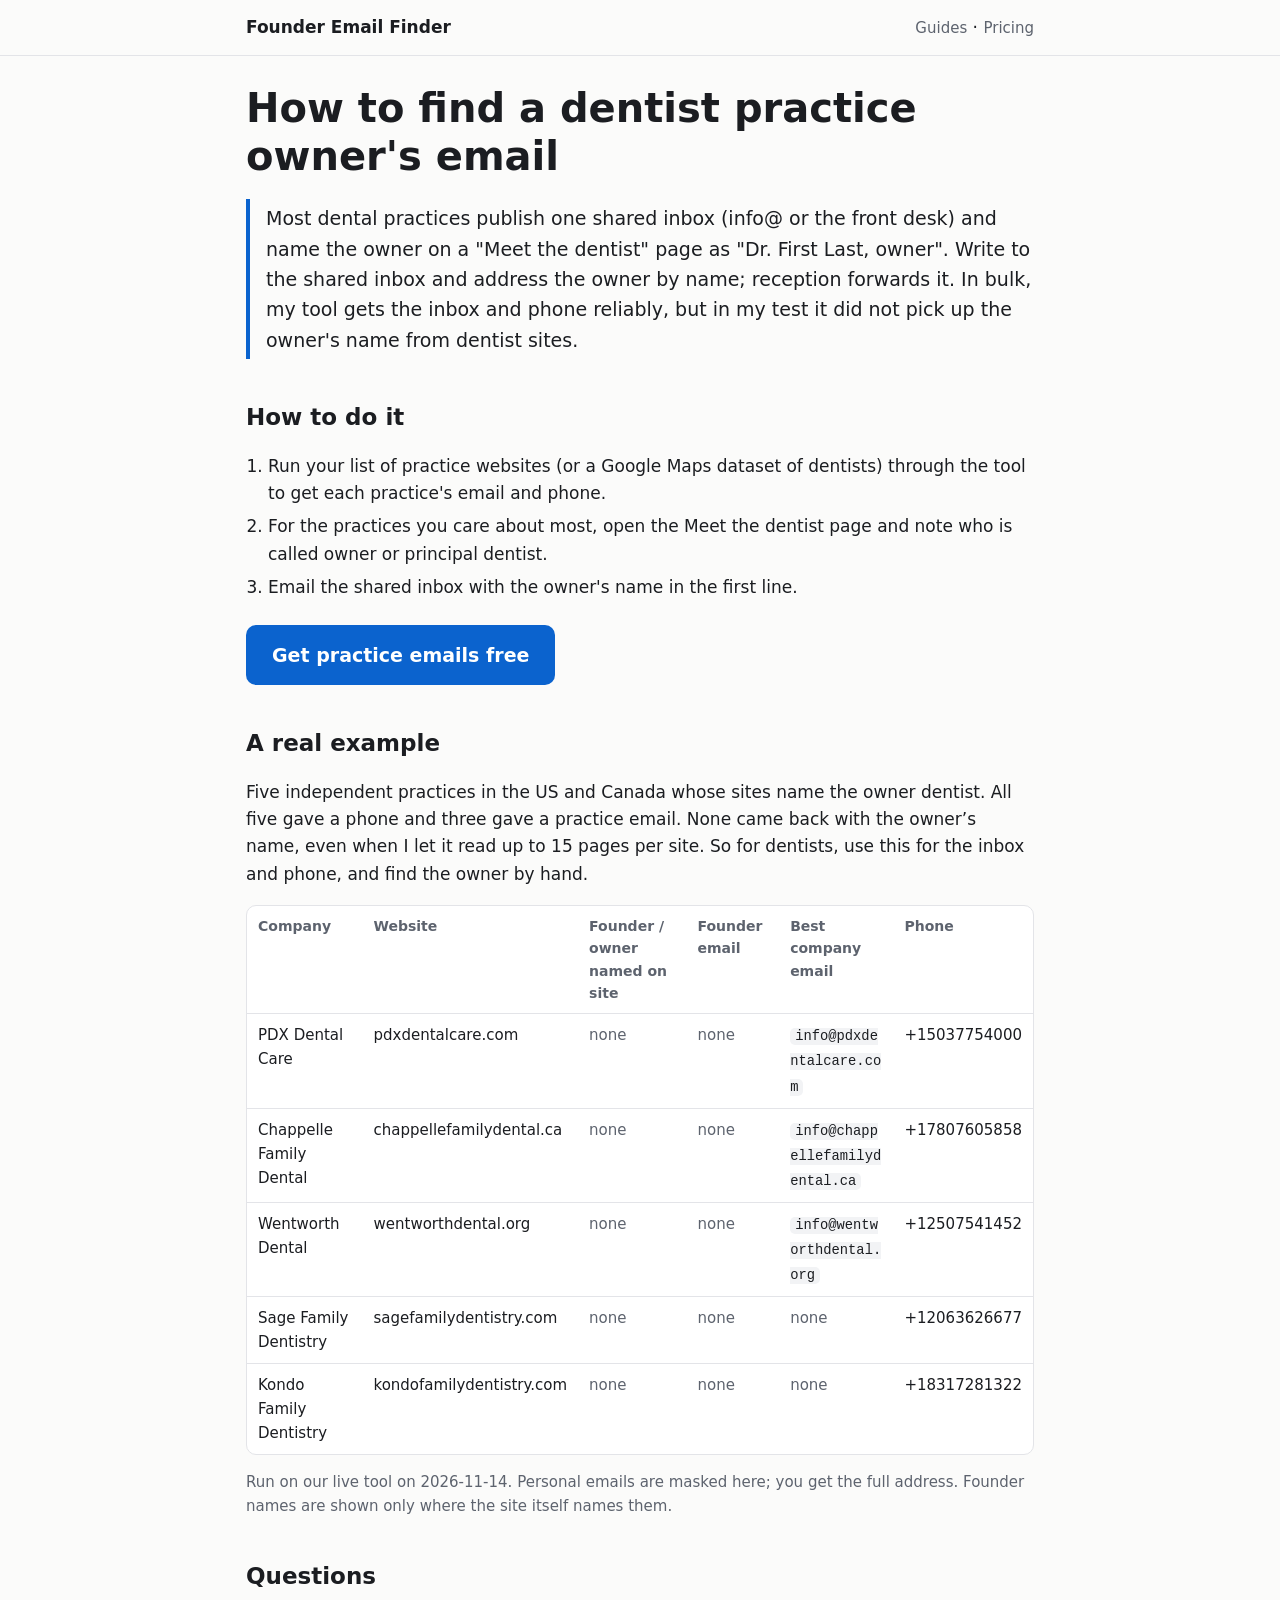
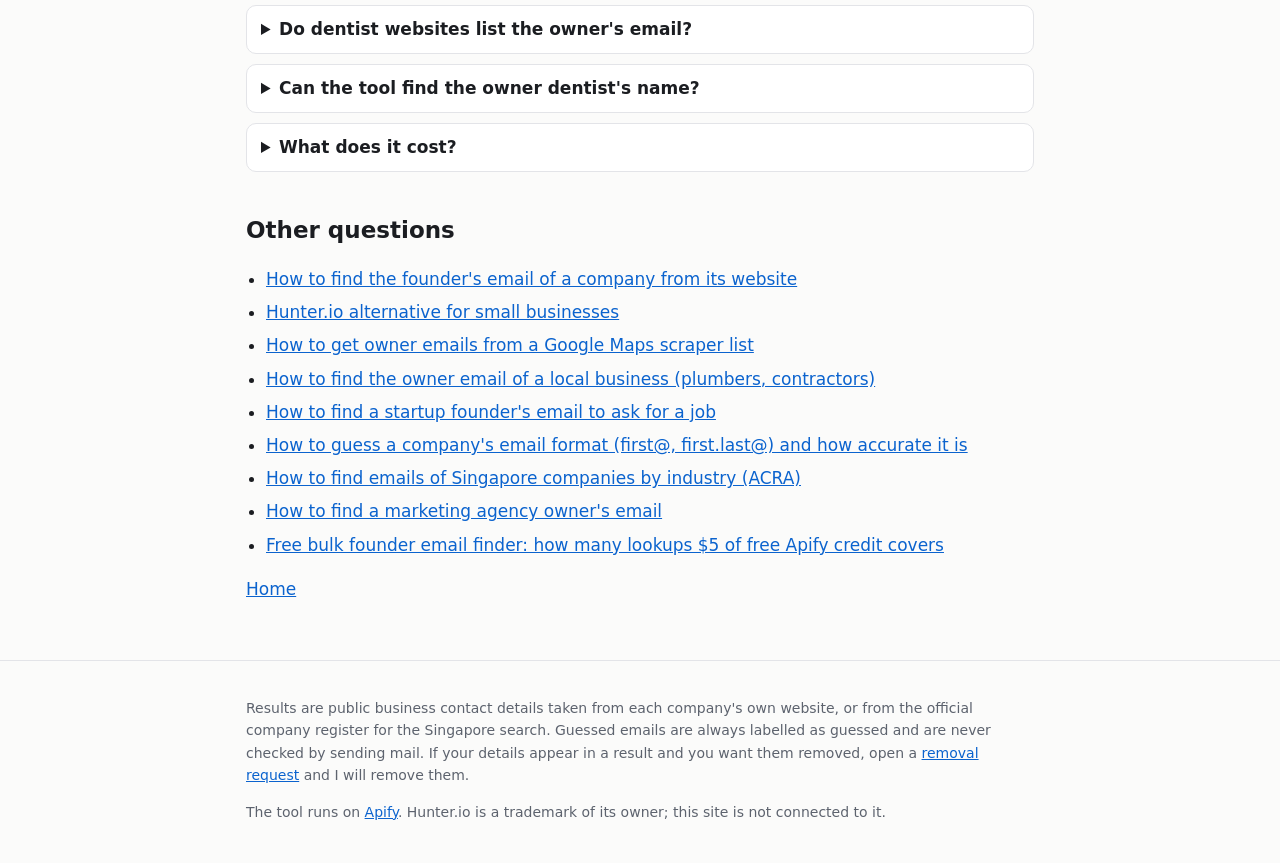
==== find-dentist-practice-owner-email.html @ 565bc881 "Founder email finder site: home page and 10 question pages Co-Authored-By: Claude Opus 5.5 <noreply@" ====
<!doctype html>
<html lang="en">
<head>
<meta charset="utf-8">
<meta name="viewport" content="width=device-width,initial-scale=1">
<title>Find a dentist practice owner&#x27;s email</title>
<meta name="description" content="The practice inbox is easy to get in bulk; the owner dentist&#x27;s name usually sits on the Meet the Dentist page. Real test on 5 practices, with honest results.">
<link rel="canonical" href="https://saquibjawedbit.github.io/founder-email-finder/find-dentist-practice-owner-email.html">
<meta property="og:title" content="Find a dentist practice owner&#x27;s email">
<meta property="og:description" content="The practice inbox is easy to get in bulk; the owner dentist&#x27;s name usually sits on the Meet the Dentist page. Real test on 5 practices, with honest results.">
<meta property="og:url" content="https://saquibjawedbit.github.io/founder-email-finder/find-dentist-practice-owner-email.html">
<meta property="og:type" content="website">
<meta name="color-scheme" content="light dark">
<link rel="stylesheet" href="style.css">
<script type="application/ld+json">{"@context": "https://schema.org", "@type": "FAQPage", "mainEntity": [{"@type": "Question", "name": "Do dentist websites list the owner's email?", "acceptedAnswer": {"@type": "Answer", "text": "Rarely. They usually list one practice inbox and name the owner dentist on a separate page."}}, {"@type": "Question", "name": "Can the tool find the owner dentist's name?", "acceptedAnswer": {"@type": "Answer", "text": "Not reliably yet: on 5 dentist sites I tested it found none of the owners. It did find the practice phone on all 5 and the practice email on 3."}}, {"@type": "Question", "name": "What does it cost?", "acceptedAnswer": {"@type": "Answer", "text": "$1.50 per 1,000 companies, and rows where nothing was found are free. Apify gives every account $5 of free credit each month, which covers about 3,333 companies."}}]}</script>
</head>
<body>
<header class="site"><div class="wrap"><a class="brand" href="./">Founder Email Finder</a><nav><a href="./#questions">Guides</a> · <a href="./#pricing">Pricing</a></nav></div></header>
<main><div class="wrap">
<h1>How to find a dentist practice owner&#x27;s email</h1>
<p class="answer">Most dental practices publish one shared inbox (info@ or the front desk) and name the owner on a "Meet the dentist" page as "Dr. First Last, owner". Write to the shared inbox and address the owner by name; reception forwards it. In bulk, my tool gets the inbox and phone reliably, but in my test it did not pick up the owner's name from dentist sites.</p>
<h2>How to do it</h2>
<ol class=steps>
<li>Run your list of practice websites (or a Google Maps dataset of dentists) through the tool to get each practice's email and phone.</li>
<li>For the practices you care about most, open the Meet the dentist page and note who is called owner or principal dentist.</li>
<li>Email the shared inbox with the owner's name in the first line.</li>
</ol>
<p class="cta-wrap"><a class="cta" href="https://apify.com/intropi/company-contacts-tech-lookup" rel="noopener">Get practice emails free</a></p>
<h2>A real example</h2>
<p>Five independent practices in the US and Canada whose sites name the owner dentist. All five gave a phone and three gave a practice email. None came back with the owner’s name, even when I let it read up to 15 pages per site. So for dentists, use this for the inbox and phone, and find the owner by hand.</p>
<div class="table-wrap"><table><thead><tr><th scope=col>Company</th><th scope=col>Website</th><th scope=col>Founder / owner named on site</th><th scope=col>Founder email</th><th scope=col>Best company email</th><th scope=col>Phone</th></tr></thead><tbody>
<tr><td data-label="Company">PDX Dental Care</td><td data-label="Website">pdxdentalcare.com</td><td data-label="Founder / owner named on site"><span class=muted>none</span></td><td data-label="Founder email"><span class=muted>none</span></td><td data-label="Best company email"><code>info@pdxdentalcare.com</code></td><td data-label="Phone">+15037754000</td></tr>
<tr><td data-label="Company">Chappelle Family Dental</td><td data-label="Website">chappellefamilydental.ca</td><td data-label="Founder / owner named on site"><span class=muted>none</span></td><td data-label="Founder email"><span class=muted>none</span></td><td data-label="Best company email"><code>info@chappellefamilydental.ca</code></td><td data-label="Phone">+17807605858</td></tr>
<tr><td data-label="Company">Wentworth Dental</td><td data-label="Website">wentworthdental.org</td><td data-label="Founder / owner named on site"><span class=muted>none</span></td><td data-label="Founder email"><span class=muted>none</span></td><td data-label="Best company email"><code>info@wentworthdental.org</code></td><td data-label="Phone">+12507541452</td></tr>
<tr><td data-label="Company">Sage Family Dentistry</td><td data-label="Website">sagefamilydentistry.com</td><td data-label="Founder / owner named on site"><span class=muted>none</span></td><td data-label="Founder email"><span class=muted>none</span></td><td data-label="Best company email"><span class=muted>none</span></td><td data-label="Phone">+12063626677</td></tr>
<tr><td data-label="Company">Kondo Family Dentistry</td><td data-label="Website">kondofamilydentistry.com</td><td data-label="Founder / owner named on site"><span class=muted>none</span></td><td data-label="Founder email"><span class=muted>none</span></td><td data-label="Best company email"><span class=muted>none</span></td><td data-label="Phone">+18317281322</td></tr>
</tbody></table></div><p class="small">Run on our live tool on 2026-11-14. Personal emails are masked here; you get the full address. Founder names are shown only where the site itself names them.</p>

<h2>Questions</h2>
<details><summary>Do dentist websites list the owner&#x27;s email?</summary><p>Rarely. They usually list one practice inbox and name the owner dentist on a separate page.</p></details>
<details><summary>Can the tool find the owner dentist&#x27;s name?</summary><p>Not reliably yet: on 5 dentist sites I tested it found none of the owners. It did find the practice phone on all 5 and the practice email on 3.</p></details>
<details><summary>What does it cost?</summary><p>$1.50 per 1,000 companies, and rows where nothing was found are free. Apify gives every account $5 of free credit each month, which covers about 3,333 companies.</p></details>

<h2>Other questions</h2><ul class=qs><li><a href="find-founder-email-from-website.html">How to find the founder&#x27;s email of a company from its website</a></li><li><a href="hunter-io-alternative-small-business.html">Hunter.io alternative for small businesses</a></li><li><a href="google-maps-scraper-owner-emails.html">How to get owner emails from a Google Maps scraper list</a></li><li><a href="find-local-business-owner-email.html">How to find the owner email of a local business (plumbers, contractors)</a></li><li><a href="find-startup-founder-email-for-job.html">How to find a startup founder&#x27;s email to ask for a job</a></li><li><a href="guess-company-email-format.html">How to guess a company&#x27;s email format (first@, first.last@) and how accurate it is</a></li><li><a href="singapore-company-emails-by-industry-acra.html">How to find emails of Singapore companies by industry (ACRA)</a></li><li><a href="find-marketing-agency-owner-email.html">How to find a marketing agency owner&#x27;s email</a></li><li><a href="free-bulk-founder-email-finder.html">Free bulk founder email finder: how many lookups $5 of free Apify credit covers</a></li></ul><p><a href="./">Home</a></p>
</div></main>
<footer class="site"><div class="wrap">
<p>Results are public business contact details taken from each company's own website, or from the official company register for the Singapore search. Guessed emails are always labelled as guessed and are never checked by sending mail. If your details appear in a result and you want them removed, open a <a href="https://github.com/saquibjawedbit/founder-email-finder/issues/new?title=Removal%20request">removal request</a> and I will remove them.</p>
<p>The tool runs on <a href="https://apify.com/intropi/company-contacts-tech-lookup" rel="noopener">Apify</a>. Hunter.io is a trademark of its owner; this site is not connected to it.</p>
</div></footer>
</body>
</html>
---- style.css ----
:root{--bg:#fbfbfa;--fg:#1b1d21;--muted:#5d636e;--line:#e3e4e8;--card:#ffffff;--accent:#0b63ce;--accent-fg:#fff;--tag:#eef3fb;--tag-fg:#164a8a;--code:#f2f3f5}
@media (prefers-color-scheme:dark){:root{--bg:#121417;--fg:#e8e9ec;--muted:#a3a8b3;--line:#2b2f36;--card:#1a1d22;--accent:#5aa2ff;--accent-fg:#0b0d10;--tag:#1d2a3d;--tag-fg:#b9d4ff;--code:#22262d}}
*{box-sizing:border-box}
html{-webkit-text-size-adjust:100%}
body{margin:0;background:var(--bg);color:var(--fg);font:17px/1.6 system-ui,-apple-system,"Segoe UI",Roboto,sans-serif}
a{color:var(--accent)}
.wrap{max-width:820px;margin:0 auto;padding:0 16px}
header.site{border-bottom:1px solid var(--line)}
header.site .wrap{display:flex;justify-content:space-between;align-items:center;gap:12px;padding-top:14px;padding-bottom:14px}
header.site a.brand{font-weight:700;color:var(--fg);text-decoration:none}
header.site nav a{color:var(--muted);text-decoration:none;font-size:15px}
main{padding:28px 0 40px}
h1{font-size:clamp(28px,5vw,40px);line-height:1.2;margin:0 0 16px}
h2{font-size:23px;margin:40px 0 10px}
h3{font-size:18px;margin:22px 0 6px}
.lead{font-size:20px}
.answer{font-size:19px;border-left:4px solid var(--accent);padding:4px 0 4px 16px}
.cta-wrap{margin:24px 0}
.cta{display:inline-block;background:var(--accent);color:var(--accent-fg);font-weight:700;font-size:19px;padding:15px 26px;border-radius:10px;text-decoration:none}
.cta:hover{filter:brightness(1.08)}
.small,.muted{color:var(--muted);font-size:15px}
.tag{display:inline-block;background:var(--tag);color:var(--tag-fg);font-size:13px;padding:1px 7px;border-radius:6px;white-space:nowrap}
code{background:var(--code);padding:1px 5px;border-radius:5px;font-size:.92em;word-break:break-all}
pre{background:var(--code);padding:12px;border-radius:8px;overflow-x:auto;font-size:14px}
pre code{padding:0;background:none}
.table-wrap{overflow-x:auto;border:1px solid var(--line);border-radius:10px;background:var(--card)}
table{border-collapse:collapse;width:100%;font-size:15px}
th,td{text-align:left;padding:9px 11px;border-bottom:1px solid var(--line);vertical-align:top}
th{font-size:14px;color:var(--muted);font-weight:600}
tr:last-child td{border-bottom:0}
ol.steps{padding-left:22px}
ol.steps li{margin:6px 0}
details{border:1px solid var(--line);border-radius:10px;padding:10px 14px;margin:10px 0;background:var(--card)}
summary{cursor:pointer;font-weight:600}
ul.qs{padding-left:20px}
ul.qs li{margin:6px 0}
footer.site{border-top:1px solid var(--line);padding:22px 0 36px;color:var(--muted);font-size:14px}
@media (max-width:640px){
 body{font-size:16px}
 table.stack thead{display:none}
 .table-wrap table,.table-wrap tbody,.table-wrap tr,.table-wrap td{display:block;width:100%}
 .table-wrap thead{display:none}
 .table-wrap tr{border-bottom:1px solid var(--line);padding:8px 0}
 .table-wrap td{border:0;padding:3px 12px}
 .table-wrap td::before{content:attr(data-label);display:block;font-size:12px;color:var(--muted)}
}
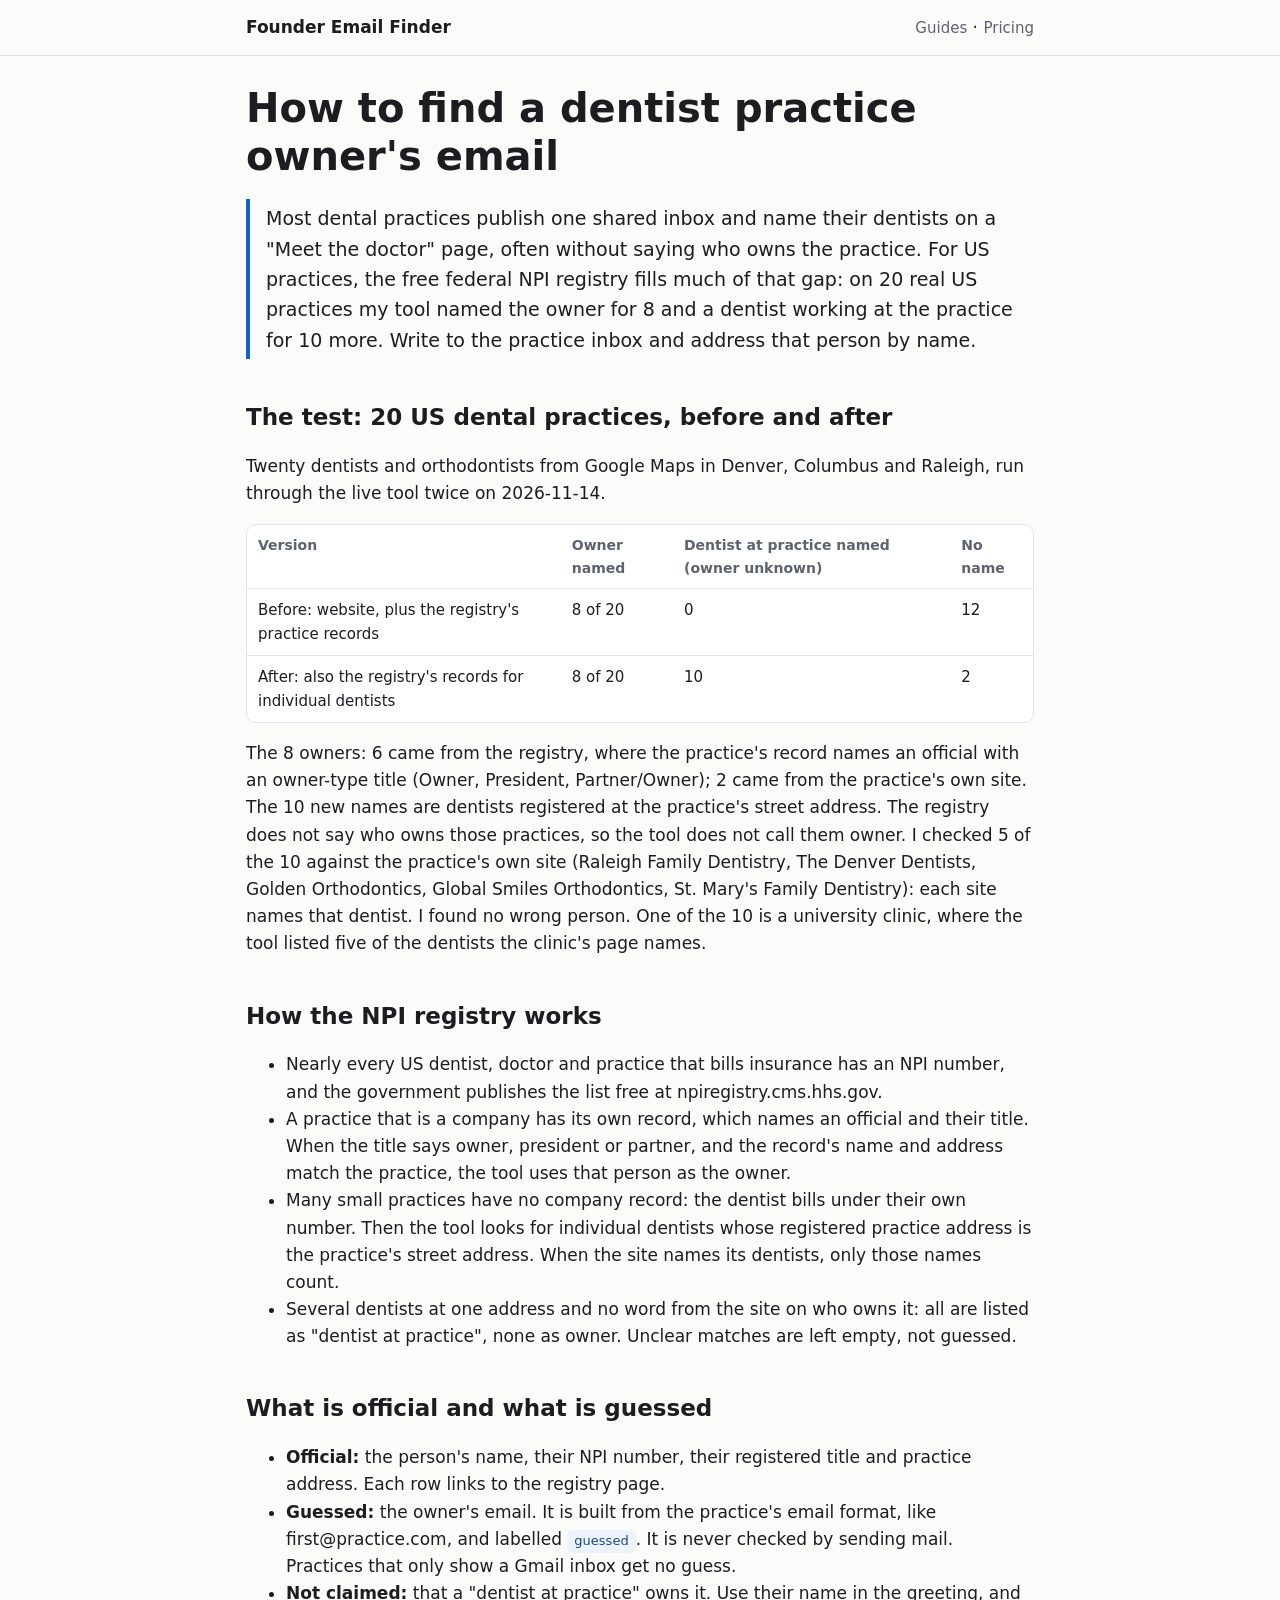
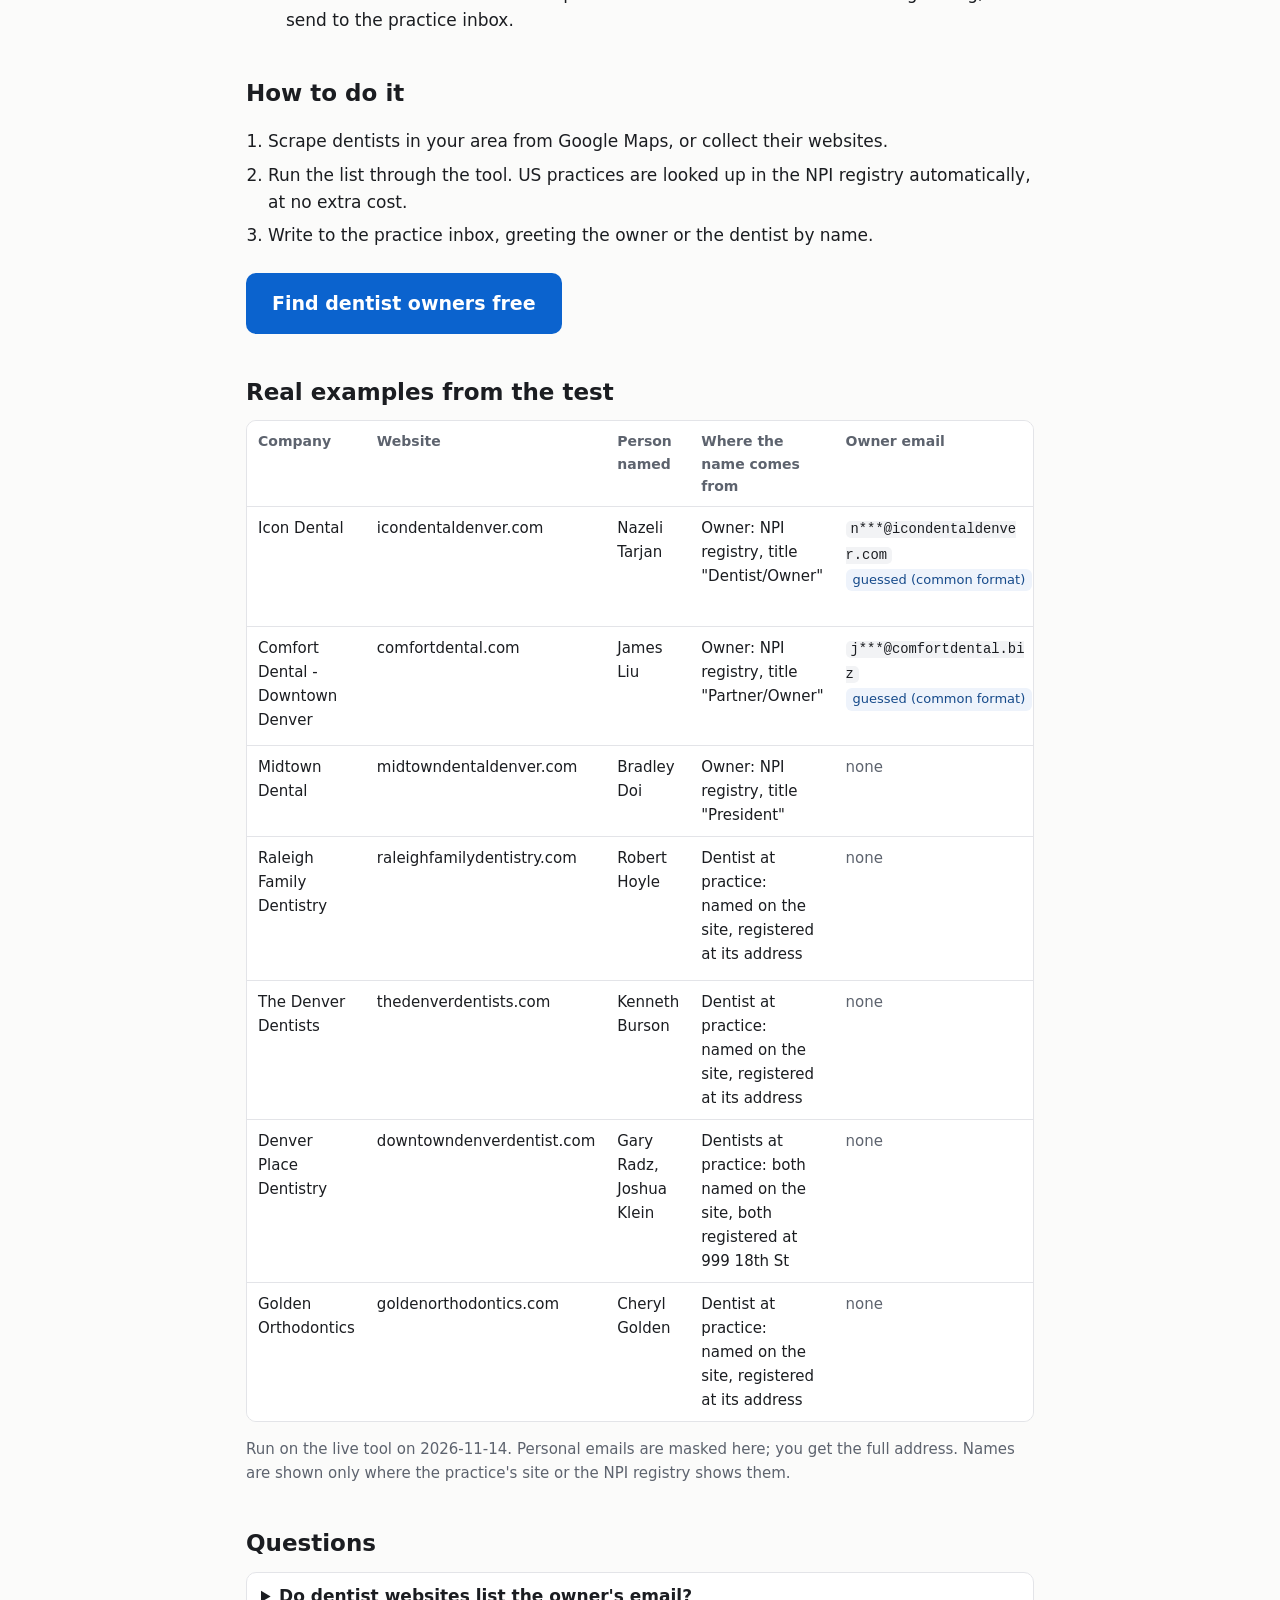
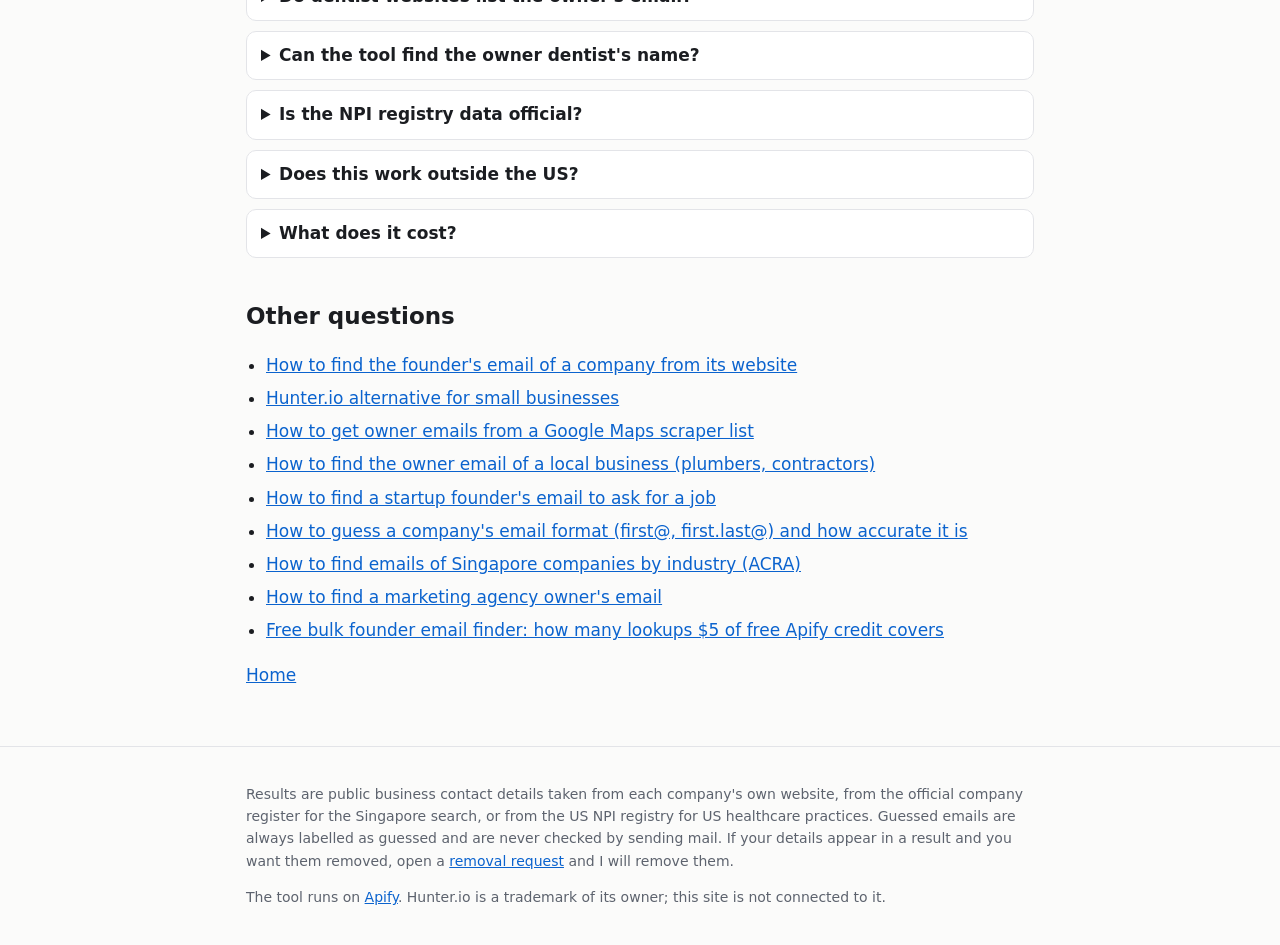
==== commit 1182fdc7: "Dentist page: measured NPI registry results (20 US practices, before and after) The dentist page sai" ====
--- a/find-dentist-practice-owner-email.html
+++ b/find-dentist-practice-owner-email.html
@@ -4,47 +4,75 @@
 <meta charset="utf-8">
 <meta name="viewport" content="width=device-width,initial-scale=1">
 <title>Find a dentist practice owner&#x27;s email</title>
-<meta name="description" content="The practice inbox is easy to get in bulk; the owner dentist&#x27;s name usually sits on the Meet the Dentist page. Real test on 5 practices, with honest results.">
+<meta name="description" content="Tested on 20 US dental practices: the owner named for 8, and a dentist at the practice named for 10 more, from the free federal NPI registry. What is official, what is guessed.">
 <link rel="canonical" href="https://saquibjawedbit.github.io/founder-email-finder/find-dentist-practice-owner-email.html">
 <meta property="og:title" content="Find a dentist practice owner&#x27;s email">
-<meta property="og:description" content="The practice inbox is easy to get in bulk; the owner dentist&#x27;s name usually sits on the Meet the Dentist page. Real test on 5 practices, with honest results.">
+<meta property="og:description" content="Tested on 20 US dental practices: the owner named for 8, and a dentist at the practice named for 10 more, from the free federal NPI registry. What is official, what is guessed.">
 <meta property="og:url" content="https://saquibjawedbit.github.io/founder-email-finder/find-dentist-practice-owner-email.html">
 <meta property="og:type" content="website">
 <meta name="color-scheme" content="light dark">
 <link rel="stylesheet" href="style.css">
-<script type="application/ld+json">{"@context": "https://schema.org", "@type": "FAQPage", "mainEntity": [{"@type": "Question", "name": "Do dentist websites list the owner's email?", "acceptedAnswer": {"@type": "Answer", "text": "Rarely. They usually list one practice inbox and name the owner dentist on a separate page."}}, {"@type": "Question", "name": "Can the tool find the owner dentist's name?", "acceptedAnswer": {"@type": "Answer", "text": "Not reliably yet: on 5 dentist sites I tested it found none of the owners. It did find the practice phone on all 5 and the practice email on 3."}}, {"@type": "Question", "name": "What does it cost?", "acceptedAnswer": {"@type": "Answer", "text": "$1.50 per 1,000 companies, and rows where nothing was found are free. Apify gives every account $5 of free credit each month, which covers about 3,333 companies."}}]}</script>
+<script type="application/ld+json">{"@context": "https://schema.org", "@type": "FAQPage", "mainEntity": [{"@type": "Question", "name": "Do dentist websites list the owner's email?", "acceptedAnswer": {"@type": "Answer", "text": "Rarely. They usually list one practice inbox and name the dentist on a separate \"Meet the doctor\" page, often without saying who owns the practice."}}, {"@type": "Question", "name": "Can the tool find the owner dentist's name?", "acceptedAnswer": {"@type": "Answer", "text": "For US practices, partly. On 20 US dental practices it named the owner for 8 (6 from the federal NPI registry, 2 from the practice's own site). For 10 more it named the dentist registered at the practice's address, labelled \"dentist at practice\", because the registry does not say who owns those practices. 2 got no name."}}, {"@type": "Question", "name": "Is the NPI registry data official?", "acceptedAnswer": {"@type": "Answer", "text": "Yes. The NPI registry is the US government's public list of healthcare providers, free to search. The name, title and practice address come straight from it. The owner email is still a guess built from the practice's email format, and is labelled as one."}}, {"@type": "Question", "name": "Does this work outside the US?", "acceptedAnswer": {"@type": "Answer", "text": "The registry lookup is US only. Elsewhere you get the practice inbox, phone, and any owner the site itself names."}}, {"@type": "Question", "name": "What does it cost?", "acceptedAnswer": {"@type": "Answer", "text": "$1.50 per 1,000 companies, and rows where nothing was found are free. The registry lookup costs nothing extra. Apify gives every account $5 of free credit each month, which covers about 3,333 companies."}}]}</script>
 </head>
 <body>
 <header class="site"><div class="wrap"><a class="brand" href="./">Founder Email Finder</a><nav><a href="./#questions">Guides</a> · <a href="./#pricing">Pricing</a></nav></div></header>
 <main><div class="wrap">
 <h1>How to find a dentist practice owner&#x27;s email</h1>
-<p class="answer">Most dental practices publish one shared inbox (info@ or the front desk) and name the owner on a "Meet the dentist" page as "Dr. First Last, owner". Write to the shared inbox and address the owner by name; reception forwards it. In bulk, my tool gets the inbox and phone reliably, but in my test it did not pick up the owner's name from dentist sites.</p>
+<p class="answer">Most dental practices publish one shared inbox and name their dentists on a "Meet the doctor" page, often without saying who owns the practice. For US practices, the free federal NPI registry fills much of that gap: on 20 real US practices my tool named the owner for 8 and a dentist working at the practice for 10 more. Write to the practice inbox and address that person by name.</p>
+
+<h2>The test: 20 US dental practices, before and after</h2>
+<p>Twenty dentists and orthodontists from Google Maps in Denver, Columbus and Raleigh, run through the live tool twice on 2026-11-14.</p>
+<div class="table-wrap"><table><thead><tr><th scope=col>Version</th><th scope=col>Owner named</th><th scope=col>Dentist at practice named (owner unknown)</th><th scope=col>No name</th></tr></thead><tbody>
+<tr><td data-label="Version">Before: website, plus the registry's practice records</td><td data-label="Owner named">8 of 20</td><td data-label="Dentist at practice named (owner unknown)">0</td><td data-label="No name">12</td></tr>
+<tr><td data-label="Version">After: also the registry's records for individual dentists</td><td data-label="Owner named">8 of 20</td><td data-label="Dentist at practice named (owner unknown)">10</td><td data-label="No name">2</td></tr>
+</tbody></table></div>
+<p>The 8 owners: 6 came from the registry, where the practice's record names an official with an owner-type title (Owner, President, Partner/Owner); 2 came from the practice's own site. The 10 new names are dentists registered at the practice's street address. The registry does not say who owns those practices, so the tool does not call them owner. I checked 5 of the 10 against the practice's own site (Raleigh Family Dentistry, The Denver Dentists, Golden Orthodontics, Global Smiles Orthodontics, St. Mary&#x27;s Family Dentistry): each site names that dentist. I found no wrong person. One of the 10 is a university clinic, where the tool listed five of the dentists the clinic's page names.</p>
+
+<h2>How the NPI registry works</h2>
+<ul>
+<li>Nearly every US dentist, doctor and practice that bills insurance has an NPI number, and the government publishes the list free at npiregistry.cms.hhs.gov.</li>
+<li>A practice that is a company has its own record, which names an official and their title. When the title says owner, president or partner, and the record's name and address match the practice, the tool uses that person as the owner.</li>
+<li>Many small practices have no company record: the dentist bills under their own number. Then the tool looks for individual dentists whose registered practice address is the practice's street address. When the site names its dentists, only those names count.</li>
+<li>Several dentists at one address and no word from the site on who owns it: all are listed as "dentist at practice", none as owner. Unclear matches are left empty, not guessed.</li>
+</ul>
+
+<h2>What is official and what is guessed</h2>
+<ul>
+<li><strong>Official:</strong> the person's name, their NPI number, their registered title and practice address. Each row links to the registry page.</li>
+<li><strong>Guessed:</strong> the owner&#x27;s email. It is built from the practice&#x27;s email format, like first@practice.com, and labelled <span class=tag>guessed</span>. It is never checked by sending mail. Practices that only show a Gmail inbox get no guess.</li>
+<li><strong>Not claimed:</strong> that a "dentist at practice" owns it. Use their name in the greeting, and send to the practice inbox.</li>
+</ul>
+
 <h2>How to do it</h2>
 <ol class=steps>
-<li>Run your list of practice websites (or a Google Maps dataset of dentists) through the tool to get each practice's email and phone.</li>
-<li>For the practices you care about most, open the Meet the dentist page and note who is called owner or principal dentist.</li>
-<li>Email the shared inbox with the owner's name in the first line.</li>
+<li>Scrape dentists in your area from Google Maps, or collect their websites.</li>
+<li>Run the list through the tool. US practices are looked up in the NPI registry automatically, at no extra cost.</li>
+<li>Write to the practice inbox, greeting the owner or the dentist by name.</li>
 </ol>
-<p class="cta-wrap"><a class="cta" href="https://apify.com/intropi/company-contacts-tech-lookup" rel="noopener">Get practice emails free</a></p>
-<h2>A real example</h2>
-<p>Five independent practices in the US and Canada whose sites name the owner dentist. All five gave a phone and three gave a practice email. None came back with the owner’s name, even when I let it read up to 15 pages per site. So for dentists, use this for the inbox and phone, and find the owner by hand.</p>
-<div class="table-wrap"><table><thead><tr><th scope=col>Company</th><th scope=col>Website</th><th scope=col>Founder / owner named on site</th><th scope=col>Founder email</th><th scope=col>Best company email</th><th scope=col>Phone</th></tr></thead><tbody>
-<tr><td data-label="Company">PDX Dental Care</td><td data-label="Website">pdxdentalcare.com</td><td data-label="Founder / owner named on site"><span class=muted>none</span></td><td data-label="Founder email"><span class=muted>none</span></td><td data-label="Best company email"><code>info@pdxdentalcare.com</code></td><td data-label="Phone">+15037754000</td></tr>
-<tr><td data-label="Company">Chappelle Family Dental</td><td data-label="Website">chappellefamilydental.ca</td><td data-label="Founder / owner named on site"><span class=muted>none</span></td><td data-label="Founder email"><span class=muted>none</span></td><td data-label="Best company email"><code>info@chappellefamilydental.ca</code></td><td data-label="Phone">+17807605858</td></tr>
-<tr><td data-label="Company">Wentworth Dental</td><td data-label="Website">wentworthdental.org</td><td data-label="Founder / owner named on site"><span class=muted>none</span></td><td data-label="Founder email"><span class=muted>none</span></td><td data-label="Best company email"><code>info@wentworthdental.org</code></td><td data-label="Phone">+12507541452</td></tr>
-<tr><td data-label="Company">Sage Family Dentistry</td><td data-label="Website">sagefamilydentistry.com</td><td data-label="Founder / owner named on site"><span class=muted>none</span></td><td data-label="Founder email"><span class=muted>none</span></td><td data-label="Best company email"><span class=muted>none</span></td><td data-label="Phone">+12063626677</td></tr>
-<tr><td data-label="Company">Kondo Family Dentistry</td><td data-label="Website">kondofamilydentistry.com</td><td data-label="Founder / owner named on site"><span class=muted>none</span></td><td data-label="Founder email"><span class=muted>none</span></td><td data-label="Best company email"><span class=muted>none</span></td><td data-label="Phone">+18317281322</td></tr>
-</tbody></table></div><p class="small">Run on our live tool on 2026-11-14. Personal emails are masked here; you get the full address. Founder names are shown only where the site itself names them.</p>
+<p class="cta-wrap"><a class="cta" href="https://apify.com/intropi/company-contacts-tech-lookup" rel="noopener">Find dentist owners free</a></p>
+
+<h2>Real examples from the test</h2>
+<div class="table-wrap"><table><thead><tr><th scope=col>Company</th><th scope=col>Website</th><th scope=col>Person named</th><th scope=col>Where the name comes from</th><th scope=col>Owner email</th><th scope=col>Best practice email</th></tr></thead><tbody>
+<tr><td data-label="Company">Icon Dental</td><td data-label="Website">icondentaldenver.com</td><td data-label="Person named">Nazeli Tarjan</td><td data-label="Where the name comes from">Owner: NPI registry, title "Dentist/Owner"</td><td data-label="Owner email"><code>n***@icondentaldenver.com</code> <span class=tag>guessed (common format)</span></td><td data-label="Best practice email"><code>info@icondentaldenver.com</code></td></tr>
+<tr><td data-label="Company">Comfort Dental - Downtown Denver</td><td data-label="Website">comfortdental.com</td><td data-label="Person named">James Liu</td><td data-label="Where the name comes from">Owner: NPI registry, title "Partner/Owner"</td><td data-label="Owner email"><code>j***@comfortdental.biz</code> <span class=tag>guessed (common format)</span></td><td data-label="Best practice email"><code>info@comfortdental.biz</code></td></tr>
+<tr><td data-label="Company">Midtown Dental</td><td data-label="Website">midtowndentaldenver.com</td><td data-label="Person named">Bradley Doi</td><td data-label="Where the name comes from">Owner: NPI registry, title "President"</td><td data-label="Owner email"><span class=muted>none</span></td><td data-label="Best practice email"><code>m***@gmail.com</code></td></tr>
+<tr><td data-label="Company">Raleigh Family Dentistry</td><td data-label="Website">raleighfamilydentistry.com</td><td data-label="Person named">Robert Hoyle</td><td data-label="Where the name comes from">Dentist at practice: named on the site, registered at its address</td><td data-label="Owner email"><span class=muted>none</span></td><td data-label="Best practice email"><code>info@raleighfamilydentistry.com</code></td></tr>
+<tr><td data-label="Company">The Denver Dentists</td><td data-label="Website">thedenverdentists.com</td><td data-label="Person named">Kenneth Burson</td><td data-label="Where the name comes from">Dentist at practice: named on the site, registered at its address</td><td data-label="Owner email"><span class=muted>none</span></td><td data-label="Best practice email"><span class=muted>none</span></td></tr>
+<tr><td data-label="Company">Denver Place Dentistry</td><td data-label="Website">downtowndenverdentist.com</td><td data-label="Person named">Gary Radz, Joshua Klein</td><td data-label="Where the name comes from">Dentists at practice: both named on the site, both registered at 999 18th St</td><td data-label="Owner email"><span class=muted>none</span></td><td data-label="Best practice email"><code>care@downtowndenverdentist.com</code></td></tr>
+<tr><td data-label="Company">Golden Orthodontics</td><td data-label="Website">goldenorthodontics.com</td><td data-label="Person named">Cheryl Golden</td><td data-label="Where the name comes from">Dentist at practice: named on the site, registered at its address</td><td data-label="Owner email"><span class=muted>none</span></td><td data-label="Best practice email"><code>info@goldenorthodontics.com</code></td></tr>
+</tbody></table></div><p class="small">Run on the live tool on 2026-11-14. Personal emails are masked here; you get the full address. Names are shown only where the practice&#x27;s site or the NPI registry shows them.</p>
 
 <h2>Questions</h2>
-<details><summary>Do dentist websites list the owner&#x27;s email?</summary><p>Rarely. They usually list one practice inbox and name the owner dentist on a separate page.</p></details>
-<details><summary>Can the tool find the owner dentist&#x27;s name?</summary><p>Not reliably yet: on 5 dentist sites I tested it found none of the owners. It did find the practice phone on all 5 and the practice email on 3.</p></details>
-<details><summary>What does it cost?</summary><p>$1.50 per 1,000 companies, and rows where nothing was found are free. Apify gives every account $5 of free credit each month, which covers about 3,333 companies.</p></details>
+<details><summary>Do dentist websites list the owner&#x27;s email?</summary><p>Rarely. They usually list one practice inbox and name the dentist on a separate "Meet the doctor" page, often without saying who owns the practice.</p></details>
+<details><summary>Can the tool find the owner dentist&#x27;s name?</summary><p>For US practices, partly. On 20 US dental practices it named the owner for 8 (6 from the federal NPI registry, 2 from the practice's own site). For 10 more it named the dentist registered at the practice's address, labelled "dentist at practice", because the registry does not say who owns those practices. 2 got no name.</p></details>
+<details><summary>Is the NPI registry data official?</summary><p>Yes. The NPI registry is the US government's public list of healthcare providers, free to search. The name, title and practice address come straight from it. The owner email is still a guess built from the practice's email format, and is labelled as one.</p></details>
+<details><summary>Does this work outside the US?</summary><p>The registry lookup is US only. Elsewhere you get the practice inbox, phone, and any owner the site itself names.</p></details>
+<details><summary>What does it cost?</summary><p>$1.50 per 1,000 companies, and rows where nothing was found are free. The registry lookup costs nothing extra. Apify gives every account $5 of free credit each month, which covers about 3,333 companies.</p></details>
 
 <h2>Other questions</h2><ul class=qs><li><a href="find-founder-email-from-website.html">How to find the founder&#x27;s email of a company from its website</a></li><li><a href="hunter-io-alternative-small-business.html">Hunter.io alternative for small businesses</a></li><li><a href="google-maps-scraper-owner-emails.html">How to get owner emails from a Google Maps scraper list</a></li><li><a href="find-local-business-owner-email.html">How to find the owner email of a local business (plumbers, contractors)</a></li><li><a href="find-startup-founder-email-for-job.html">How to find a startup founder&#x27;s email to ask for a job</a></li><li><a href="guess-company-email-format.html">How to guess a company&#x27;s email format (first@, first.last@) and how accurate it is</a></li><li><a href="singapore-company-emails-by-industry-acra.html">How to find emails of Singapore companies by industry (ACRA)</a></li><li><a href="find-marketing-agency-owner-email.html">How to find a marketing agency owner&#x27;s email</a></li><li><a href="free-bulk-founder-email-finder.html">Free bulk founder email finder: how many lookups $5 of free Apify credit covers</a></li></ul><p><a href="./">Home</a></p>
 </div></main>
 <footer class="site"><div class="wrap">
-<p>Results are public business contact details taken from each company's own website, or from the official company register for the Singapore search. Guessed emails are always labelled as guessed and are never checked by sending mail. If your details appear in a result and you want them removed, open a <a href="https://github.com/saquibjawedbit/founder-email-finder/issues/new?title=Removal%20request">removal request</a> and I will remove them.</p>
+<p>Results are public business contact details taken from each company's own website, from the official company register for the Singapore search, or from the US NPI registry for US healthcare practices. Guessed emails are always labelled as guessed and are never checked by sending mail. If your details appear in a result and you want them removed, open a <a href="https://github.com/saquibjawedbit/founder-email-finder/issues/new?title=Removal%20request">removal request</a> and I will remove them.</p>
 <p>The tool runs on <a href="https://apify.com/intropi/company-contacts-tech-lookup" rel="noopener">Apify</a>. Hunter.io is a trademark of its owner; this site is not connected to it.</p>
 </div></footer>
 </body>
